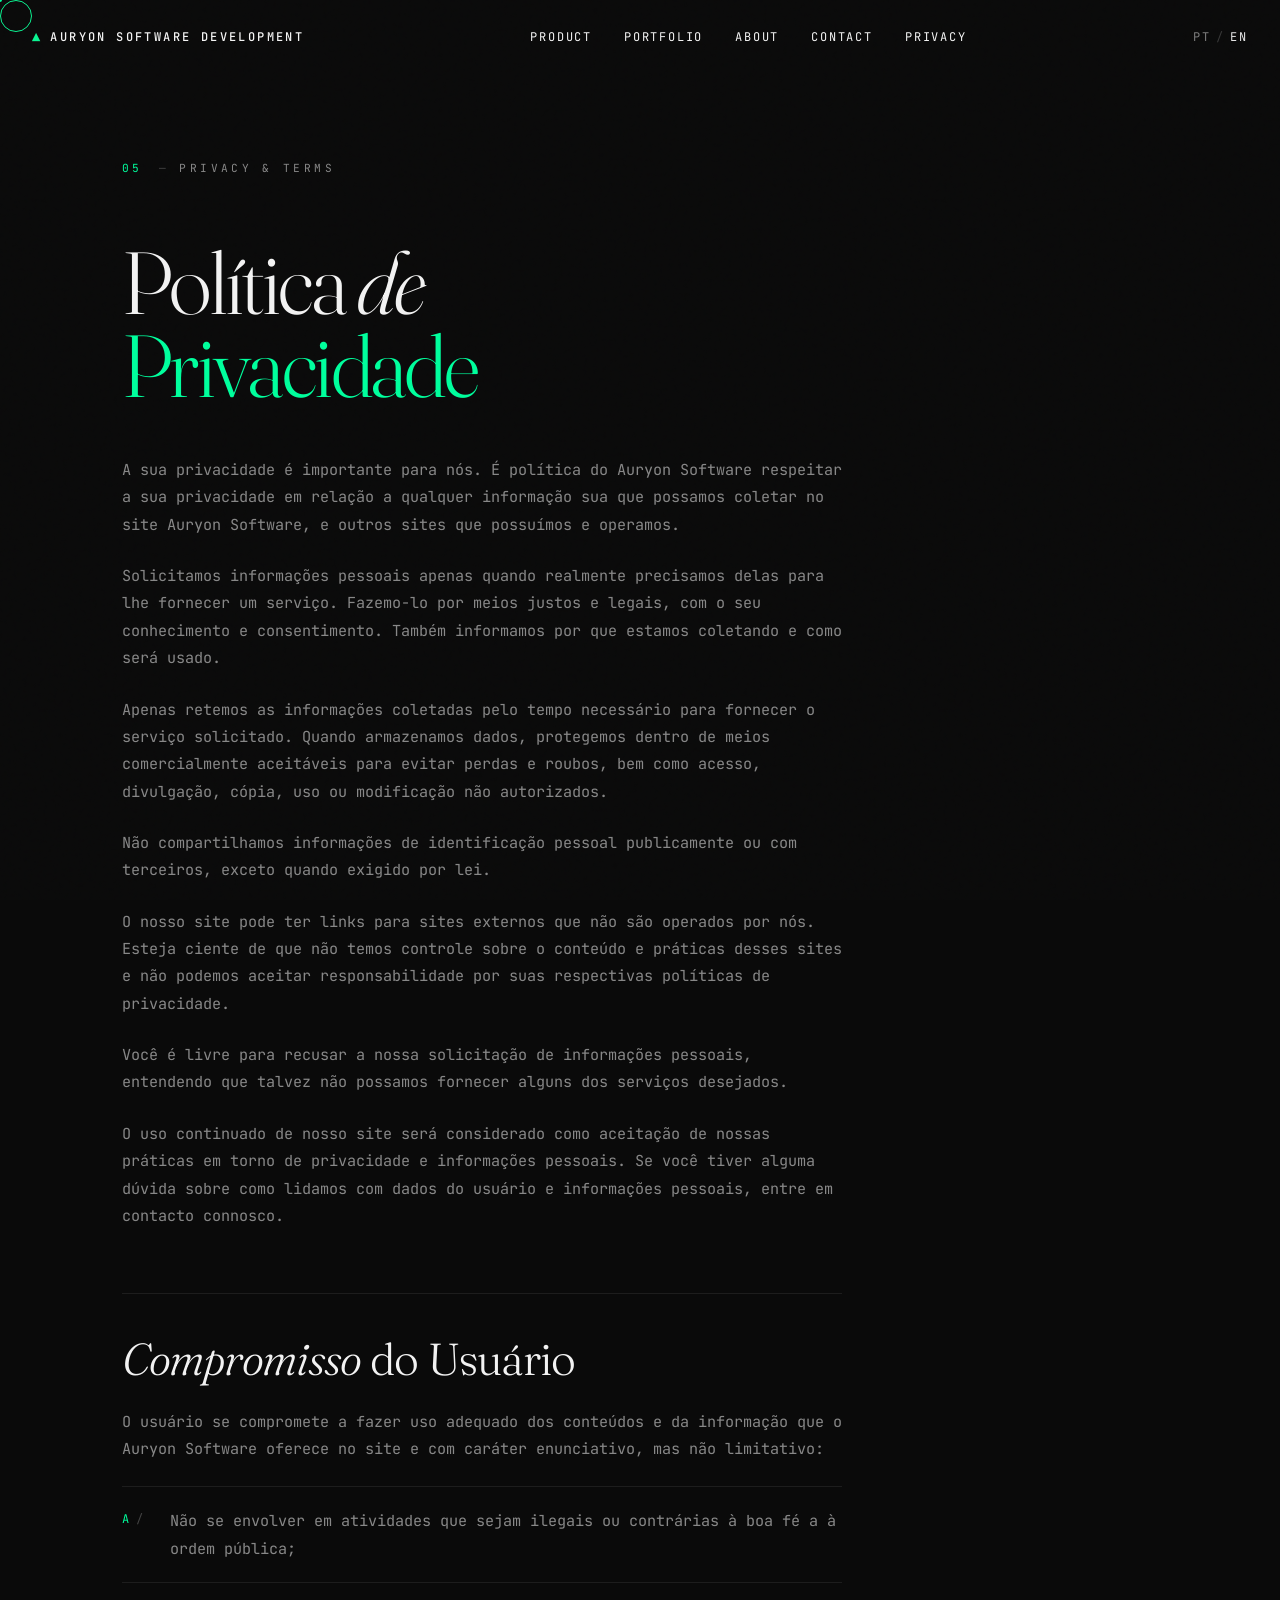
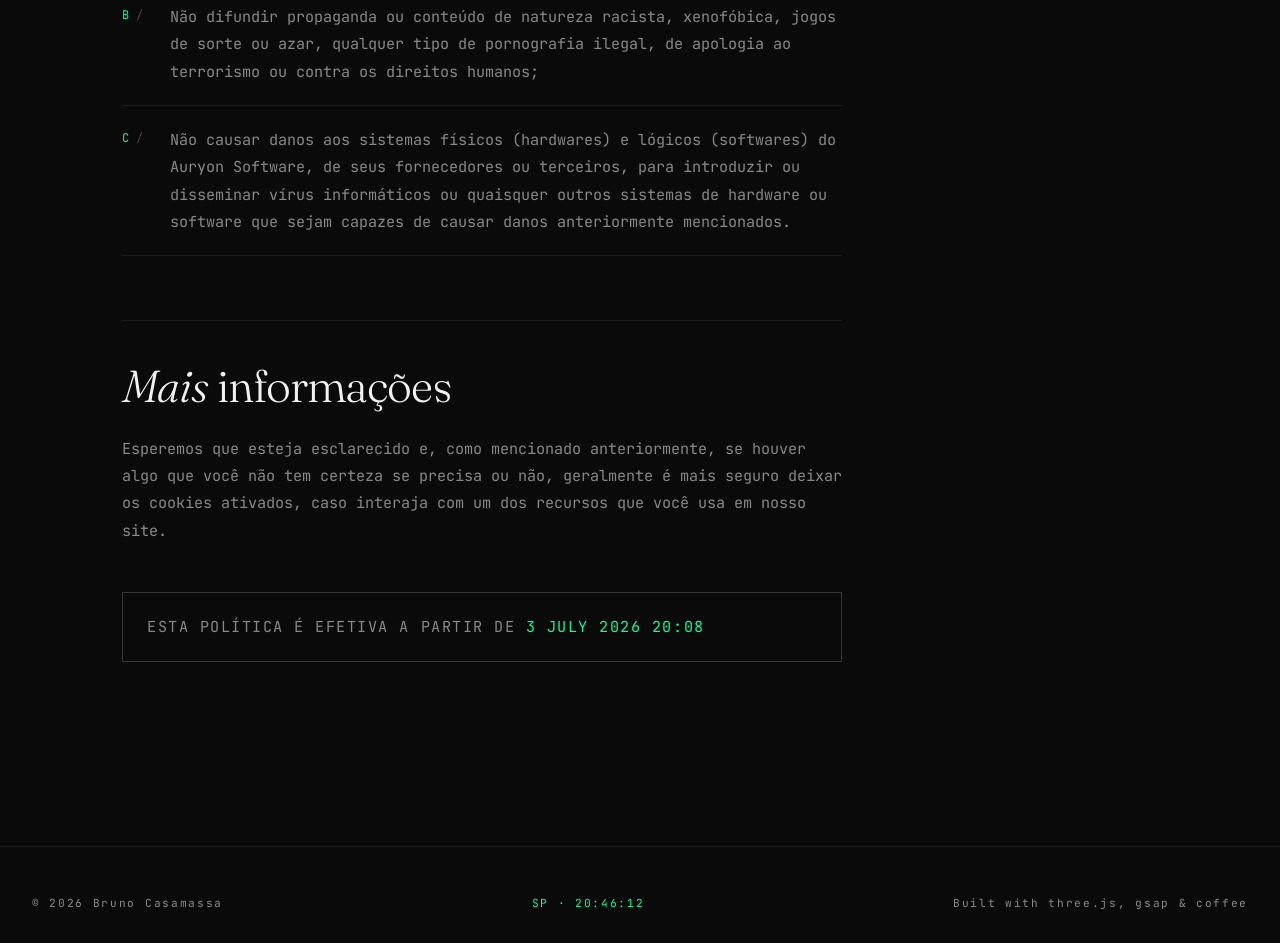
==== privacy.html @ 5950e7a8 "Adding Privacy page" ====
<!DOCTYPE html>
<html lang="pt-BR" data-lang="pt">
<head>
  <meta charset="UTF-8" />
  <meta name="viewport" content="width=device-width, initial-scale=1.0" />
  <title>Política de Privacidade & Termos — Auryon Software</title>
  <meta name="description" content="Política de privacidade e termos de uso do Auryon Software." />

  <!-- Fonts -->
  <link rel="preconnect" href="https://fonts.googleapis.com" />
  <link rel="preconnect" href="https://fonts.gstatic.com" crossorigin />
  <link href="https://fonts.googleapis.com/css2?family=Fraunces:ital,opsz,wght@0,9..144,300..900;1,9..144,300..900&family=JetBrains+Mono:wght@300;400;500;700&display=swap" rel="stylesheet" />

  <link rel="stylesheet" href="css/style.css" />
  <link rel="icon" href="data:image/svg+xml,%3Csvg xmlns='http://www.w3.org/2000/svg' viewBox='0 0 100 100'%3E%3Ctext y='.9em' font-size='90' fill='%2300ff9d'%3E▲%3C/text%3E%3C/svg%3E" />
</head>
<body>
  <!-- Noise overlay -->
  <div class="noise"></div>

  <!-- Custom cursor -->
  <div class="cursor" id="cursor"></div>
  <div class="cursor-dot" id="cursor-dot"></div>

  <!-- Header -->
  <header class="header">
    <a href="index.html" class="logo" data-cursor="link">
      <span class="logo-mark">▲</span>
      <span class="logo-text">AURYON SOFTWARE DEVELOPMENT</span>
    </a>
    <nav class="nav">
      <a href="index.html#product" data-cursor="link" data-i18n="nav.product">Product</a>
      <a href="index.html#portfolio" data-cursor="link" data-i18n="nav.portfolio">Portfolio</a>
      <a href="index.html#about" data-cursor="link" data-i18n="nav.about">About</a>
      <a href="index.html#contact" data-cursor="link" data-i18n="nav.contact">Contact</a>
      <a href="privacy.html" data-cursor="link" data-i18n="nav.privacy">Privacy</a>
    </nav>
    <div class="header-controls">
      <button class="lang-toggle" id="lang-toggle" data-cursor="link">
        <span class="lang-pt active">PT</span>
        <span class="lang-sep">/</span>
        <span class="lang-en">EN</span>
      </button>
    </div>
  </header>

  <main>
    <section class="legal" id="privacy">
      <div class="section-head">
        <span class="section-num">05</span>
        <span class="section-label" data-i18n="legal.label">PRIVACIDADE &amp; TERMOS</span>
      </div>

      <h1 class="section-title legal-title">
        <span class="line"><span class="word">Política</span> <span class="word hero-italic">de</span></span>
        <span class="line"><span class="word hero-accent">Privacidade</span></span>
      </h1>

      <div class="legal-body">
        <p>A sua privacidade é importante para nós. É política do Auryon Software respeitar a sua privacidade em relação a qualquer informação sua que possamos coletar no site Auryon Software, e outros sites que possuímos e operamos.</p>

        <p>Solicitamos informações pessoais apenas quando realmente precisamos delas para lhe fornecer um serviço. Fazemo-lo por meios justos e legais, com o seu conhecimento e consentimento. Também informamos por que estamos coletando e como será usado.</p>

        <p>Apenas retemos as informações coletadas pelo tempo necessário para fornecer o serviço solicitado. Quando armazenamos dados, protegemos dentro de meios comercialmente aceitáveis para evitar perdas e roubos, bem como acesso, divulgação, cópia, uso ou modificação não autorizados.</p>

        <p>Não compartilhamos informações de identificação pessoal publicamente ou com terceiros, exceto quando exigido por lei.</p>

        <p>O nosso site pode ter links para sites externos que não são operados por nós. Esteja ciente de que não temos controle sobre o conteúdo e práticas desses sites e não podemos aceitar responsabilidade por suas respectivas políticas de privacidade.</p>

        <p>Você é livre para recusar a nossa solicitação de informações pessoais, entendendo que talvez não possamos fornecer alguns dos serviços desejados.</p>

        <p>O uso continuado de nosso site será considerado como aceitação de nossas práticas em torno de privacidade e informações pessoais. Se você tiver alguma dúvida sobre como lidamos com dados do usuário e informações pessoais, entre em contacto connosco.</p>

        <h2 class="legal-subtitle"><span class="hero-italic">Compromisso</span> do Usuário</h2>

        <p>O usuário se compromete a fazer uso adequado dos conteúdos e da informação que o Auryon Software oferece no site e com caráter enunciativo, mas não limitativo:</p>

        <ul class="legal-list">
          <li><span class="legal-list-mark">A</span>Não se envolver em atividades que sejam ilegais ou contrárias à boa fé a à ordem pública;</li>
          <li><span class="legal-list-mark">B</span>Não difundir propaganda ou conteúdo de natureza racista, xenofóbica, jogos de sorte ou azar, qualquer tipo de pornografia ilegal, de apologia ao terrorismo ou contra os direitos humanos;</li>
          <li><span class="legal-list-mark">C</span>Não causar danos aos sistemas físicos (hardwares) e lógicos (softwares) do Auryon Software, de seus fornecedores ou terceiros, para introduzir ou disseminar vírus informáticos ou quaisquer outros sistemas de hardware ou software que sejam capazes de causar danos anteriormente mencionados.</li>
        </ul>

        <h2 class="legal-subtitle"><span class="hero-italic">Mais</span> informações</h2>

        <p>Esperemos que esteja esclarecido e, como mencionado anteriormente, se houver algo que você não tem certeza se precisa ou não, geralmente é mais seguro deixar os cookies ativados, caso interaja com um dos recursos que você usa em nosso site.</p>

        <p class="legal-effective">Esta política é efetiva a partir de <span class="hero-accent">3 July 2026 20:08</span></p>
      </div>
    </section>

    <footer class="footer">
      <div class="footer-row">
        <span>© 2026 Bruno Casamassa</span>
        <span class="footer-time" id="footer-time">SP · 00:00</span>
        <span data-i18n="footer.built">Built with three.js, gsap &amp; coffee</span>
      </div>
    </footer>
  </main>

  <!-- App -->
  <script src="js/i18n.js"></script>
  <script src="js/main.js"></script>
</body>
</html>
---- css/style.css ----
/* ==========================================================================
   Bruno Casamassa — stylesheet
   Aesthetic: minimal editorial + tech dark · neon green accent
   ========================================================================== */

:root {
  --bg: #0a0a0a;
  --bg-2: #111111;
  --fg: #f2f2f2;
  --fg-dim: #888888;
  --fg-faint: #444444;
  --accent: #00ff9d;
  --accent-2: #ff2d55;
  --border: rgba(255, 255, 255, 0.08);
  --border-strong: rgba(255, 255, 255, 0.18);

  --font-display: 'Fraunces', 'Times New Roman', serif;
  --font-mono: 'JetBrains Mono', 'SF Mono', monospace;

  --ease: cubic-bezier(0.6, 0.05, 0.1, 1);
  --ease-out: cubic-bezier(0.16, 1, 0.3, 1);
  --dur: 0.8s;

  --gutter: 2.5vw;
}

* { box-sizing: border-box; margin: 0; padding: 0; }

html { scroll-behavior: smooth; }

body {
  font-family: var(--font-mono);
  background: var(--bg);
  color: var(--fg);
  line-height: 1.5;
  overflow-x: hidden;
  font-weight: 400;
  -webkit-font-smoothing: antialiased;
  cursor: none;
}

@media (max-width: 900px) {
  body { cursor: auto; }
  .cursor, .cursor-dot { display: none !important; }
}

a { color: inherit; text-decoration: none; }
button { background: none; border: none; color: inherit; font: inherit; cursor: none; }

img, svg { display: block; max-width: 100%; }

/* ==========================================================================
   WebGL canvas + noise
   ========================================================================== */
#bg-canvas {
  position: fixed;
  inset: 0;
  width: 100vw;
  height: 100vh;
  z-index: 0;
  opacity: 0.6;
  pointer-events: none;
}

.noise {
  position: fixed;
  inset: 0;
  z-index: 1;
  pointer-events: none;
  opacity: 0.04;
  mix-blend-mode: overlay;
  background-image: url("data:image/svg+xml,%3Csvg viewBox='0 0 200 200' xmlns='http://www.w3.org/2000/svg'%3E%3Cfilter id='n'%3E%3CfeTurbulence type='fractalNoise' baseFrequency='0.9' numOctaves='3' stitchTiles='stitch'/%3E%3C/filter%3E%3Crect width='100%25' height='100%25' filter='url(%23n)'/%3E%3C/svg%3E");
}

/* ==========================================================================
   Cursor
   ========================================================================== */
.cursor {
  position: fixed;
  top: 0; left: 0;
  width: 32px; height: 32px;
  border: 1px solid var(--accent);
  border-radius: 50%;
  pointer-events: none;
  z-index: 9999;
  transform: translate(-50%, -50%);
  transition: width 0.3s var(--ease-out), height 0.3s var(--ease-out), background 0.3s;
  mix-blend-mode: difference;
}
.cursor.hover {
  width: 60px; height: 60px;
  background: var(--accent);
  opacity: 0.4;
}
.cursor.media {
  width: 80px; height: 80px;
  background: var(--accent);
  opacity: 0.15;
}
.cursor-dot {
  position: fixed;
  top: 0; left: 0;
  width: 4px; height: 4px;
  background: var(--accent);
  border-radius: 50%;
  pointer-events: none;
  z-index: 10000;
  transform: translate(-50%, -50%);
}

/* ==========================================================================
   Loader
   ========================================================================== */
.loader {
  position: fixed;
  inset: 0;
  background: var(--bg);
  z-index: 10001;
  display: flex;
  align-items: center;
  justify-content: center;
  transition: opacity 0.8s var(--ease-out), visibility 0.8s;
}
.loader.done {
  opacity: 0;
  visibility: hidden;
}
.loader-inner {
  text-align: center;
}
.loader-count {
  font-family: var(--font-display);
  font-size: 18vw;
  line-height: 0.85;
  font-weight: 300;
  font-style: italic;
  color: var(--fg);
  letter-spacing: -0.05em;
}
.loader-text {
  font-family: var(--font-mono);
  font-size: 0.7rem;
  letter-spacing: 0.3em;
  color: var(--fg-dim);
  margin-top: 1rem;
}

/* ==========================================================================
   Header
   ========================================================================== */
.header {
  position: fixed;
  top: 0; left: 0; right: 0;
  z-index: 100;
  display: flex;
  align-items: center;
  justify-content: space-between;
  padding: 1.5rem var(--gutter);
  mix-blend-mode: difference;
  color: #fff;
}
.logo {
  display: flex;
  align-items: center;
  gap: 0.5rem;
  font-family: var(--font-mono);
  font-size: 0.75rem;
  letter-spacing: 0.2em;
  font-weight: 500;
}
.logo-mark {
  color: var(--accent);
  font-size: 0.85rem;
  animation: pulse 2s ease-in-out infinite;
}
@keyframes pulse {
  0%, 100% { opacity: 1; }
  50% { opacity: 0.3; }
}
.nav {
  display: flex;
  gap: 2rem;
  font-family: var(--font-mono);
  font-size: 0.75rem;
  letter-spacing: 0.15em;
  text-transform: uppercase;
}
.nav a {
  position: relative;
  padding: 0.25rem 0;
}
.nav a::before {
  content: '';
  position: absolute;
  left: -1rem; top: 50%;
  width: 4px; height: 4px;
  border-radius: 50%;
  background: var(--accent);
  transform: translateY(-50%) scale(0);
  transition: transform 0.3s var(--ease-out);
}
.nav a:hover::before { transform: translateY(-50%) scale(1); }
@media (max-width: 780px) {
  .nav { display: none; }
}
.header-controls {
  display: flex;
  align-items: center;
  gap: 1rem;
}
.lang-toggle {
  font-family: var(--font-mono);
  font-size: 0.75rem;
  letter-spacing: 0.15em;
  display: flex;
  gap: 0.35rem;
  align-items: center;
}
.lang-toggle .lang-pt, .lang-toggle .lang-en {
  color: var(--fg-dim);
  transition: color 0.3s;
}
.lang-toggle .active { color: var(--fg); }
.lang-sep { color: var(--fg-faint); }

/* ==========================================================================
   Sections — shared
   ========================================================================== */
main {
  position: relative;
  z-index: 2;
}
section {
  padding: 10rem var(--gutter) 6rem;
  position: relative;
  min-height: 100vh;
}

.section-head {
  display: flex;
  align-items: baseline;
  gap: 1rem;
  font-family: var(--font-mono);
  font-size: 0.7rem;
  letter-spacing: 0.3em;
  color: var(--fg-dim);
  margin-bottom: 4rem;
  text-transform: uppercase;
}
.section-num {
  color: var(--accent);
}
.section-label::before {
  content: '— ';
  color: var(--fg-faint);
}

.section-title {
  font-family: var(--font-display);
  font-weight: 300;
  font-size: clamp(3rem, 8vw, 7rem);
  line-height: 0.95;
  letter-spacing: -0.03em;
  margin-bottom: 3rem;
}
.section-title .line {
  display: block;
  overflow: hidden;
}
.section-title .word {
  display: inline-block;
}

.hero-italic {
  font-style: italic;
  font-weight: 300;
}
.hero-accent {
  color: var(--accent);
}

/* ==========================================================================
   HERO
   ========================================================================== */
.hero {
  padding-top: 8rem;
  display: flex;
  align-items: center;
}
.hero-grid {
  width: 100%;
  display: grid;
  grid-template-columns: 1fr;
  gap: 2rem;
}
.hero-meta {
  display: flex;
  justify-content: space-between;
  font-family: var(--font-mono);
  font-size: 0.7rem;
  letter-spacing: 0.2em;
  color: var(--fg-dim);
  border-top: 1px solid var(--border);
  padding-top: 1rem;
}
.hero-meta-line:first-child { color: var(--accent); }
.hero-title {
  font-family: var(--font-display);
  font-weight: 300;
  font-size: clamp(3.5rem, 13vw, 12rem);
  line-height: 0.88;
  letter-spacing: -0.04em;
}
.hero-title .line { display: block; overflow: hidden; }
.hero-title .word { display: inline-block; }
.hero-sub {
  max-width: 560px;
  font-size: 0.95rem;
  line-height: 1.6;
  color: var(--fg-dim);
  margin-top: 2rem;
}
.hero-cta {
  display: flex;
  gap: 1rem;
  margin-top: 2rem;
  flex-wrap: wrap;
}
.btn {
  font-family: var(--font-mono);
  font-size: 0.75rem;
  letter-spacing: 0.2em;
  text-transform: uppercase;
  padding: 1rem 1.75rem;
  border: 1px solid var(--border-strong);
  display: inline-flex;
  align-items: center;
  gap: 0.75rem;
  transition: all 0.4s var(--ease-out);
  position: relative;
  overflow: hidden;
}
.btn::before {
  content: '';
  position: absolute;
  inset: 0;
  background: var(--accent);
  transform: translateY(101%);
  transition: transform 0.4s var(--ease-out);
  z-index: -1;
}
.btn:hover::before { transform: translateY(0); }
.btn:hover { color: var(--bg); border-color: var(--accent); }
.btn-primary {
  background: var(--fg);
  color: var(--bg);
  border-color: var(--fg);
}
.btn-primary::before { background: var(--accent); }

.hero-ticker {
  overflow: hidden;
  border-top: 1px solid var(--border);
  border-bottom: 1px solid var(--border);
  padding: 1rem 0;
  margin-top: 4rem;
  font-family: var(--font-display);
  font-style: italic;
  font-size: 1.25rem;
  color: var(--fg-dim);
  white-space: nowrap;
}
.ticker-track {
  display: inline-block;
  animation: ticker 40s linear infinite;
}
.ticker-track span {
  margin: 0 1.5rem;
}
.ticker-track span:nth-child(even) {
  color: var(--accent);
  font-style: normal;
  font-size: 0.5rem;
  vertical-align: middle;
}
@keyframes ticker {
  from { transform: translateX(0); }
  to { transform: translateX(-50%); }
}

/* ==========================================================================
   PRODUCT
   ========================================================================== */
.product-intro {
  margin-bottom: 5rem;
}
.product-tag {
  max-width: 640px;
  font-size: 1rem;
  line-height: 1.7;
  color: var(--fg-dim);
}

.product-showcase {
  display: grid;
  grid-template-columns: 420px 1fr;
  gap: 5rem;
  align-items: start;
}
@media (max-width: 900px) {
  .product-showcase { grid-template-columns: 1fr; gap: 3rem; }
}

/* Phone mockup */
.phone-wrap {
  position: relative;
  position: sticky;
  top: 8rem;
}
.phone {
  position: relative;
  width: 100%;
  aspect-ratio: 9 / 19;
  background: #000;
  border-radius: 42px;
  padding: 12px;
  border: 1px solid var(--border-strong);
  box-shadow:
    0 0 0 2px #1a1a1a,
    0 50px 80px -20px rgba(0, 255, 157, 0.15),
    0 30px 60px -30px rgba(0, 0, 0, 0.8);
  z-index: 2;
  transform: rotate(-3deg);
  transition: transform 0.6s var(--ease-out);
}
.phone:hover { transform: rotate(0deg) scale(1.02); }
.phone-notch {
  position: absolute;
  top: 18px; left: 50%;
  transform: translateX(-50%);
  width: 90px; height: 22px;
  background: #000;
  border-radius: 20px;
  z-index: 3;
}
.phone-screen {
  width: 100%;
  height: 100%;
  background: linear-gradient(180deg, #0d0d0d 0%, #050505 100%);
  border-radius: 32px;
  overflow: hidden;
  padding: 3rem 1.25rem 1.25rem;
  display: flex;
  flex-direction: column;
  gap: 1.25rem;
}
.phone-status {
  display: flex;
  justify-content: space-between;
  font-family: var(--font-mono);
  font-size: 0.65rem;
  color: var(--fg-dim);
  letter-spacing: 0.1em;
}
.phone-header {
  text-align: left;
}
.phone-title {
  font-family: var(--font-display);
  font-size: 1.4rem;
  font-weight: 400;
  letter-spacing: -0.02em;
}
.phone-sub {
  font-family: var(--font-mono);
  font-size: 0.65rem;
  color: var(--accent);
  letter-spacing: 0.15em;
  text-transform: uppercase;
  margin-top: 0.25rem;
}
.phone-timer {
  position: relative;
  margin: 0.5rem auto;
  width: 150px;
  height: 150px;
}
.timer-svg {
  width: 100%; height: 100%;
  transform: rotate(-90deg);
}
.timer-bg {
  fill: none;
  stroke: rgba(255, 255, 255, 0.06);
  stroke-width: 6;
}
.timer-fg {
  fill: none;
  stroke: var(--accent);
  stroke-width: 6;
  stroke-linecap: round;
  stroke-dasharray: 553;
  stroke-dashoffset: 120;
  filter: drop-shadow(0 0 8px var(--accent));
  transition: stroke-dashoffset 1s linear;
}
.timer-text {
  position: absolute;
  inset: 0;
  display: flex;
  flex-direction: column;
  align-items: center;
  justify-content: center;
}
.timer-num {
  font-family: var(--font-display);
  font-size: 1.75rem;
  font-weight: 300;
  letter-spacing: -0.02em;
}
.timer-label {
  font-family: var(--font-mono);
  font-size: 0.55rem;
  letter-spacing: 0.2em;
  color: var(--fg-dim);
  text-transform: uppercase;
  margin-top: 0.15rem;
}
.phone-apps {
  display: flex;
  flex-direction: column;
  gap: 0.5rem;
  margin-top: auto;
}
.phone-app {
  display: flex;
  align-items: center;
  gap: 0.6rem;
  font-family: var(--font-mono);
  font-size: 0.7rem;
  padding: 0.6rem 0.75rem;
  border: 1px solid var(--border);
  border-radius: 10px;
  background: rgba(255, 255, 255, 0.02);
}
.phone-app .dot {
  width: 6px; height: 6px; border-radius: 50%;
  background: var(--fg-faint);
}
.phone-app.blocked .dot { background: var(--accent-2); box-shadow: 0 0 6px var(--accent-2); }
.phone-app.allowed .dot { background: var(--accent); box-shadow: 0 0 6px var(--accent); }
.phone-app .status {
  margin-left: auto;
  font-size: 0.55rem;
  letter-spacing: 0.15em;
  color: var(--fg-dim);
}
.phone-app.blocked .status { color: var(--accent-2); }
.phone-app.allowed .status { color: var(--accent); }

.phone-glow {
  position: absolute;
  inset: -40px;
  background: radial-gradient(circle, rgba(0, 255, 157, 0.15) 0%, transparent 70%);
  z-index: 1;
  filter: blur(40px);
  animation: glowPulse 4s ease-in-out infinite;
}
@keyframes glowPulse {
  0%, 100% { opacity: 0.6; transform: scale(1); }
  50% { opacity: 1; transform: scale(1.1); }
}

/* Features */
.features {
  display: grid;
  grid-template-columns: 1fr 1fr;
  gap: 2.5rem 2rem;
}
@media (max-width: 600px) {
  .features { grid-template-columns: 1fr; }
}
.feature {
  border-top: 1px solid var(--border);
  padding-top: 1.5rem;
  transition: border-color 0.4s;
}
.feature:hover { border-top-color: var(--accent); }
.feature-num {
  font-family: var(--font-mono);
  font-size: 0.65rem;
  letter-spacing: 0.3em;
  color: var(--accent);
  margin-bottom: 0.75rem;
}
.feature-title {
  font-family: var(--font-display);
  font-weight: 400;
  font-size: 1.5rem;
  letter-spacing: -0.01em;
  margin-bottom: 0.75rem;
}
.feature-desc {
  font-size: 0.85rem;
  line-height: 1.6;
  color: var(--fg-dim);
}

/* Tech strip */
.tech-strip {
  margin-top: 6rem;
  border-top: 1px solid var(--border);
  padding-top: 2rem;
}
.tech-strip-head {
  font-family: var(--font-mono);
  font-size: 0.65rem;
  letter-spacing: 0.3em;
  color: var(--fg-dim);
  margin-bottom: 1.25rem;
}
.tech-strip-items {
  display: flex;
  flex-wrap: wrap;
  gap: 0.5rem;
}
.tech-chip {
  font-family: var(--font-mono);
  font-size: 0.7rem;
  letter-spacing: 0.1em;
  padding: 0.5rem 0.9rem;
  border: 1px solid var(--border-strong);
  border-radius: 20px;
  color: var(--fg-dim);
  transition: all 0.3s;
}
.tech-chip:hover {
  color: var(--accent);
  border-color: var(--accent);
  background: rgba(0, 255, 157, 0.05);
}

/* ==========================================================================
   PORTFOLIO
   ========================================================================== */
.portfolio-title { margin-bottom: 5rem; }
.projects {
  border-top: 1px solid var(--border);
}
.project {
  display: grid;
  grid-template-columns: 60px 1fr auto 40px;
  gap: 2rem;
  align-items: center;
  padding: 2rem 0;
  border-bottom: 1px solid var(--border);
  transition: all 0.5s var(--ease-out);
  position: relative;
  overflow: hidden;
}
.project::before {
  content: '';
  position: absolute;
  inset: 0;
  background: linear-gradient(90deg, transparent, rgba(0, 255, 157, 0.03), transparent);
  transform: translateX(-100%);
  transition: transform 0.6s var(--ease-out);
}
.project:hover::before { transform: translateX(100%); }
.project:hover {
  padding-left: 1.5rem;
  border-bottom-color: var(--accent);
}
.project:hover .project-name { color: var(--accent); }
.project:hover .project-arrow { transform: translateX(8px); color: var(--accent); }

.project-index {
  font-family: var(--font-mono);
  font-size: 0.7rem;
  letter-spacing: 0.2em;
  color: var(--fg-faint);
}
.project-name {
  font-family: var(--font-display);
  font-size: clamp(1.5rem, 3.5vw, 2.5rem);
  font-weight: 400;
  letter-spacing: -0.01em;
  margin-bottom: 0.25rem;
  transition: color 0.4s;
}
.project-role {
  font-family: var(--font-mono);
  font-size: 0.75rem;
  color: var(--fg-dim);
  letter-spacing: 0.05em;
}
.project-year {
  font-family: var(--font-mono);
  font-size: 0.8rem;
  color: var(--fg-dim);
}
.project-arrow {
  font-size: 1.5rem;
  color: var(--fg-faint);
  transition: all 0.4s var(--ease-out);
}
@media (max-width: 700px) {
  .project { grid-template-columns: 40px 1fr auto; padding: 1.5rem 0; }
  .project-arrow { display: none; }
}

/* ==========================================================================
   ABOUT
   ========================================================================== */
.about-grid {
  display: grid;
  grid-template-columns: 1.3fr 1fr;
  gap: 5rem;
}
@media (max-width: 900px) {
  .about-grid { grid-template-columns: 1fr; gap: 3rem; }
}
.about-text p {
  max-width: 540px;
  font-size: 1rem;
  line-height: 1.7;
  color: var(--fg-dim);
  margin-top: 1.5rem;
}
.about-side {
  display: flex;
  flex-direction: column;
  gap: 2.5rem;
  padding-top: 1rem;
}
.about-block {
  border-top: 1px solid var(--border);
  padding-top: 1.25rem;
}
.about-block-head {
  font-family: var(--font-mono);
  font-size: 0.65rem;
  letter-spacing: 0.3em;
  color: var(--accent);
  margin-bottom: 1rem;
}
.about-block ul {
  list-style: none;
}
.about-block li {
  font-family: var(--font-mono);
  font-size: 0.85rem;
  padding: 0.35rem 0;
  display: flex;
  justify-content: space-between;
  color: var(--fg);
}
.about-block li span {
  color: var(--fg-dim);
}

/* ==========================================================================
   CONTACT
   ========================================================================== */
.contact-title {
  font-family: var(--font-display);
  font-weight: 300;
  font-size: clamp(3rem, 9vw, 8rem);
  line-height: 0.92;
  letter-spacing: -0.04em;
  margin-bottom: 5rem;
}
.contact-title .line { display: block; overflow: hidden; }
.contact-title .word { display: inline-block; }

.contact-grid {
  display: grid;
  grid-template-columns: 1fr 1fr;
  gap: 0;
  border-top: 1px solid var(--border);
}
@media (max-width: 700px) {
  .contact-grid { grid-template-columns: 1fr; }
}
.contact-link {
  display: flex;
  justify-content: space-between;
  align-items: center;
  padding: 2rem 1.5rem;
  border-bottom: 1px solid var(--border);
  font-family: var(--font-mono);
  letter-spacing: 0.05em;
  transition: all 0.4s;
  position: relative;
}
.contact-link:nth-child(odd) { border-right: 1px solid var(--border); }
@media (max-width: 700px) {
  .contact-link:nth-child(odd) { border-right: none; }
}
.contact-link:hover {
  background: rgba(0, 255, 157, 0.03);
  padding-left: 2.5rem;
}
.contact-link:hover .contact-val { color: var(--accent); }
.contact-key {
  font-size: 0.7rem;
  color: var(--fg-dim);
  letter-spacing: 0.25em;
  text-transform: uppercase;
}
.contact-val {
  font-size: 1rem;
  transition: color 0.3s;
}

/* ==========================================================================
   Footer
   ========================================================================== */
.footer {
  padding: 3rem var(--gutter) 2rem;
  border-top: 1px solid var(--border);
  margin-top: 6rem;
}
.footer-row {
  display: flex;
  justify-content: space-between;
  font-family: var(--font-mono);
  font-size: 0.7rem;
  letter-spacing: 0.15em;
  color: var(--fg-dim);
  flex-wrap: wrap;
  gap: 1rem;
}
.footer-time { color: var(--accent); }

/* ==========================================================================
   Reveal animations
   ========================================================================== */
[data-reveal] {
  opacity: 0;
  transform: translateY(30px);
  transition: opacity 0.8s var(--ease-out), transform 0.8s var(--ease-out);
}
[data-reveal].visible {
  opacity: 1;
  transform: translateY(0);
}

/* ==========================================================================
   Selection + scrollbar
   ========================================================================== */
::selection {
  background: var(--accent);
  color: var(--bg);
}
::-webkit-scrollbar { width: 10px; }
::-webkit-scrollbar-track { background: var(--bg); }
::-webkit-scrollbar-thumb { background: var(--fg-faint); border-radius: 10px; }
::-webkit-scrollbar-thumb:hover { background: var(--accent); }

/* ==========================================================================
   Glitch on hero title
   ========================================================================== */
@keyframes glitch-1 {
  0%, 100% { clip-path: inset(40% 0 60% 0); transform: translate(0); }
  20% { clip-path: inset(10% 0 80% 0); transform: translate(-2px, 1px); }
  40% { clip-path: inset(80% 0 5% 0); transform: translate(2px, -1px); }
  60% { clip-path: inset(30% 0 50% 0); transform: translate(-1px, 2px); }
  80% { clip-path: inset(60% 0 20% 0); transform: translate(1px, -2px); }
}
.hero-title .word:hover {
  animation: glitch-1 0.4s steps(3) 1;
  color: var(--accent);
}

/* ==========================================================================
   Legal — privacy policy & terms page
   ========================================================================== */
.legal {
  position: relative;
  z-index: 2;
  padding: 10rem var(--gutter) 4rem;
  max-width: 1100px;
  margin: 0 auto;
}
.legal-title {
  font-size: clamp(2.6rem, 7vw, 5.5rem);
}
.legal-body {
  max-width: 720px;
}
.legal-body p {
  font-size: 0.95rem;
  line-height: 1.8;
  color: var(--fg-dim);
  margin-bottom: 1.5rem;
}
.legal-subtitle {
  font-family: var(--font-display);
  font-weight: 300;
  font-size: clamp(1.8rem, 4vw, 2.8rem);
  letter-spacing: -0.02em;
  line-height: 1.1;
  margin: 4rem 0 1.5rem;
  padding-top: 2.5rem;
  border-top: 1px solid var(--border);
}
.legal-list {
  list-style: none;
  margin: 0 0 1.5rem;
}
.legal-list li {
  position: relative;
  padding: 1.25rem 0 1.25rem 3rem;
  font-size: 0.95rem;
  line-height: 1.8;
  color: var(--fg-dim);
  border-top: 1px solid var(--border);
}
.legal-list li:last-child {
  border-bottom: 1px solid var(--border);
}
.legal-list-mark {
  position: absolute;
  left: 0;
  top: 1.35rem;
  font-family: var(--font-mono);
  font-size: 0.75rem;
  letter-spacing: 0.15em;
  color: var(--accent);
}
.legal-list-mark::after {
  content: '/';
  color: var(--fg-faint);
  margin-left: 0.35rem;
}
.legal-effective {
  margin-top: 3rem;
  padding: 1.25rem 1.5rem;
  border: 1px solid var(--border-strong);
  font-family: var(--font-mono);
  font-size: 0.75rem;
  letter-spacing: 0.1em;
  text-transform: uppercase;
  color: var(--fg);
}
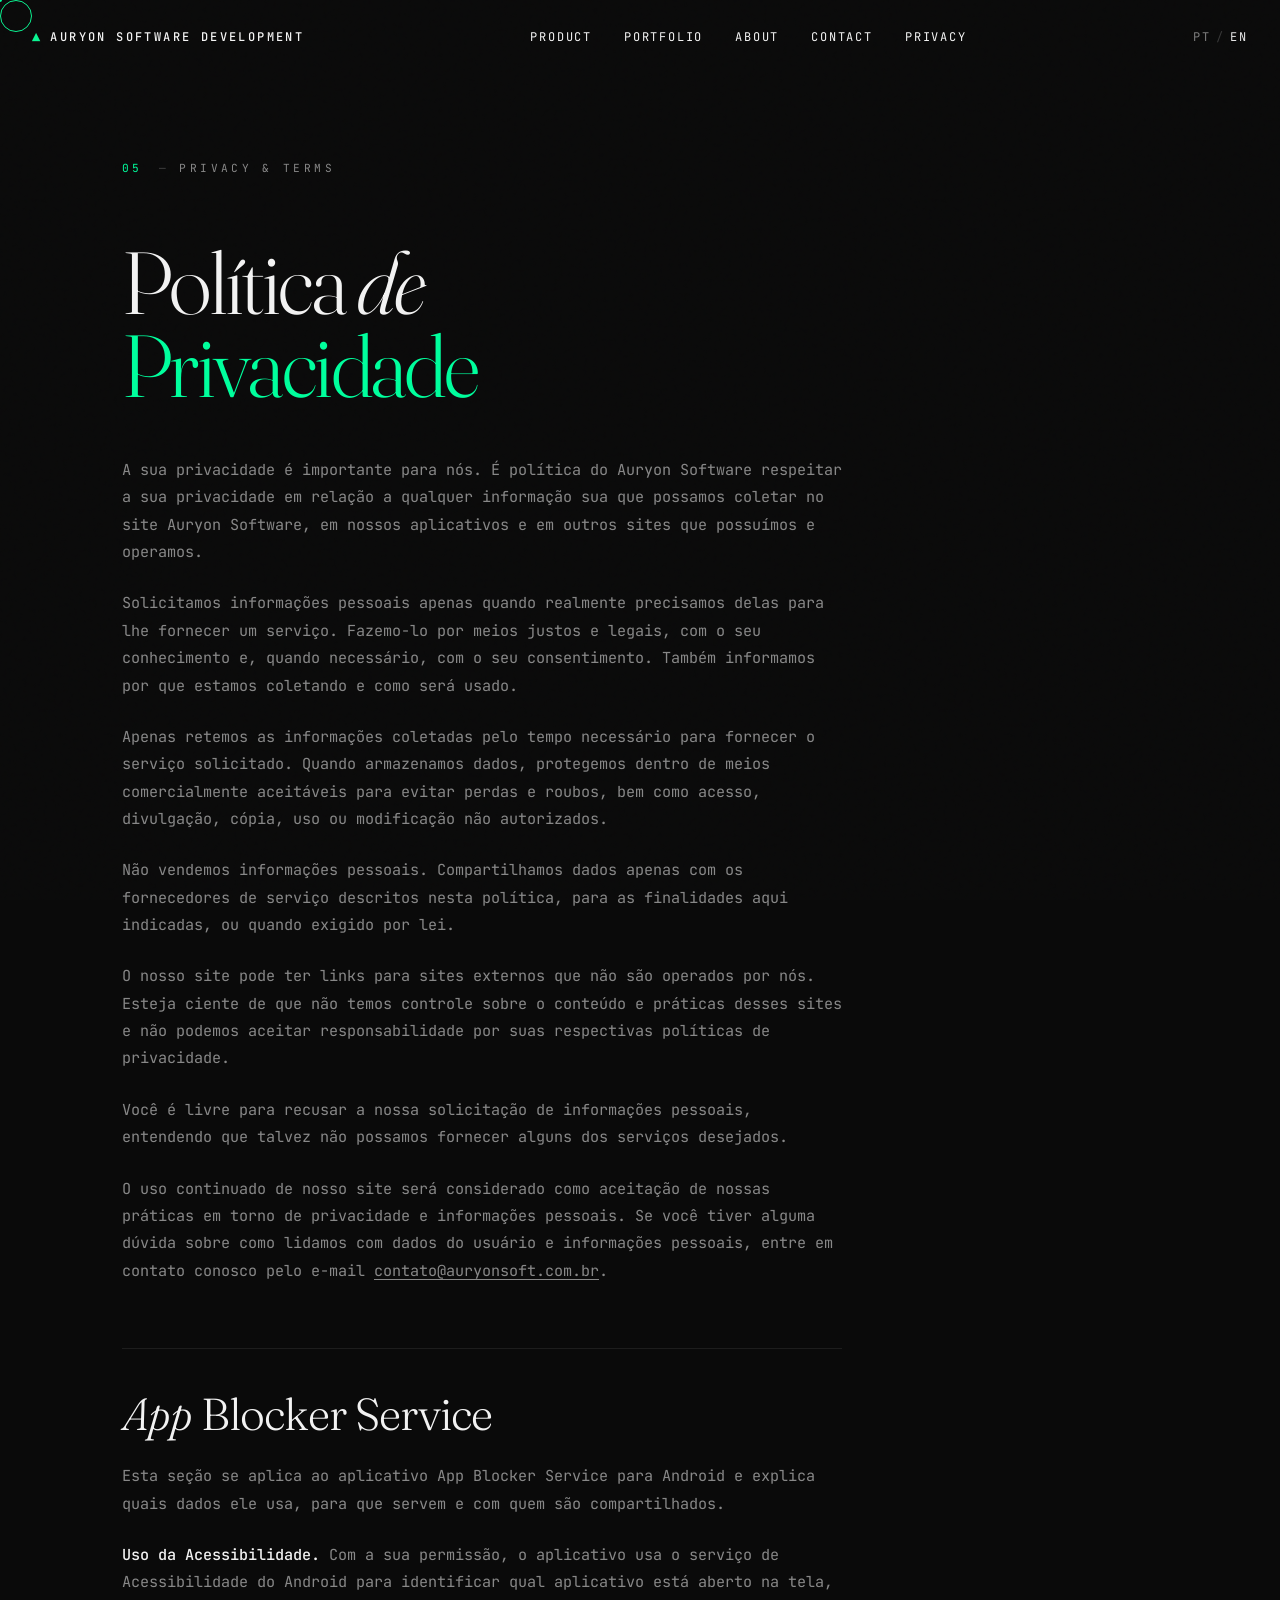
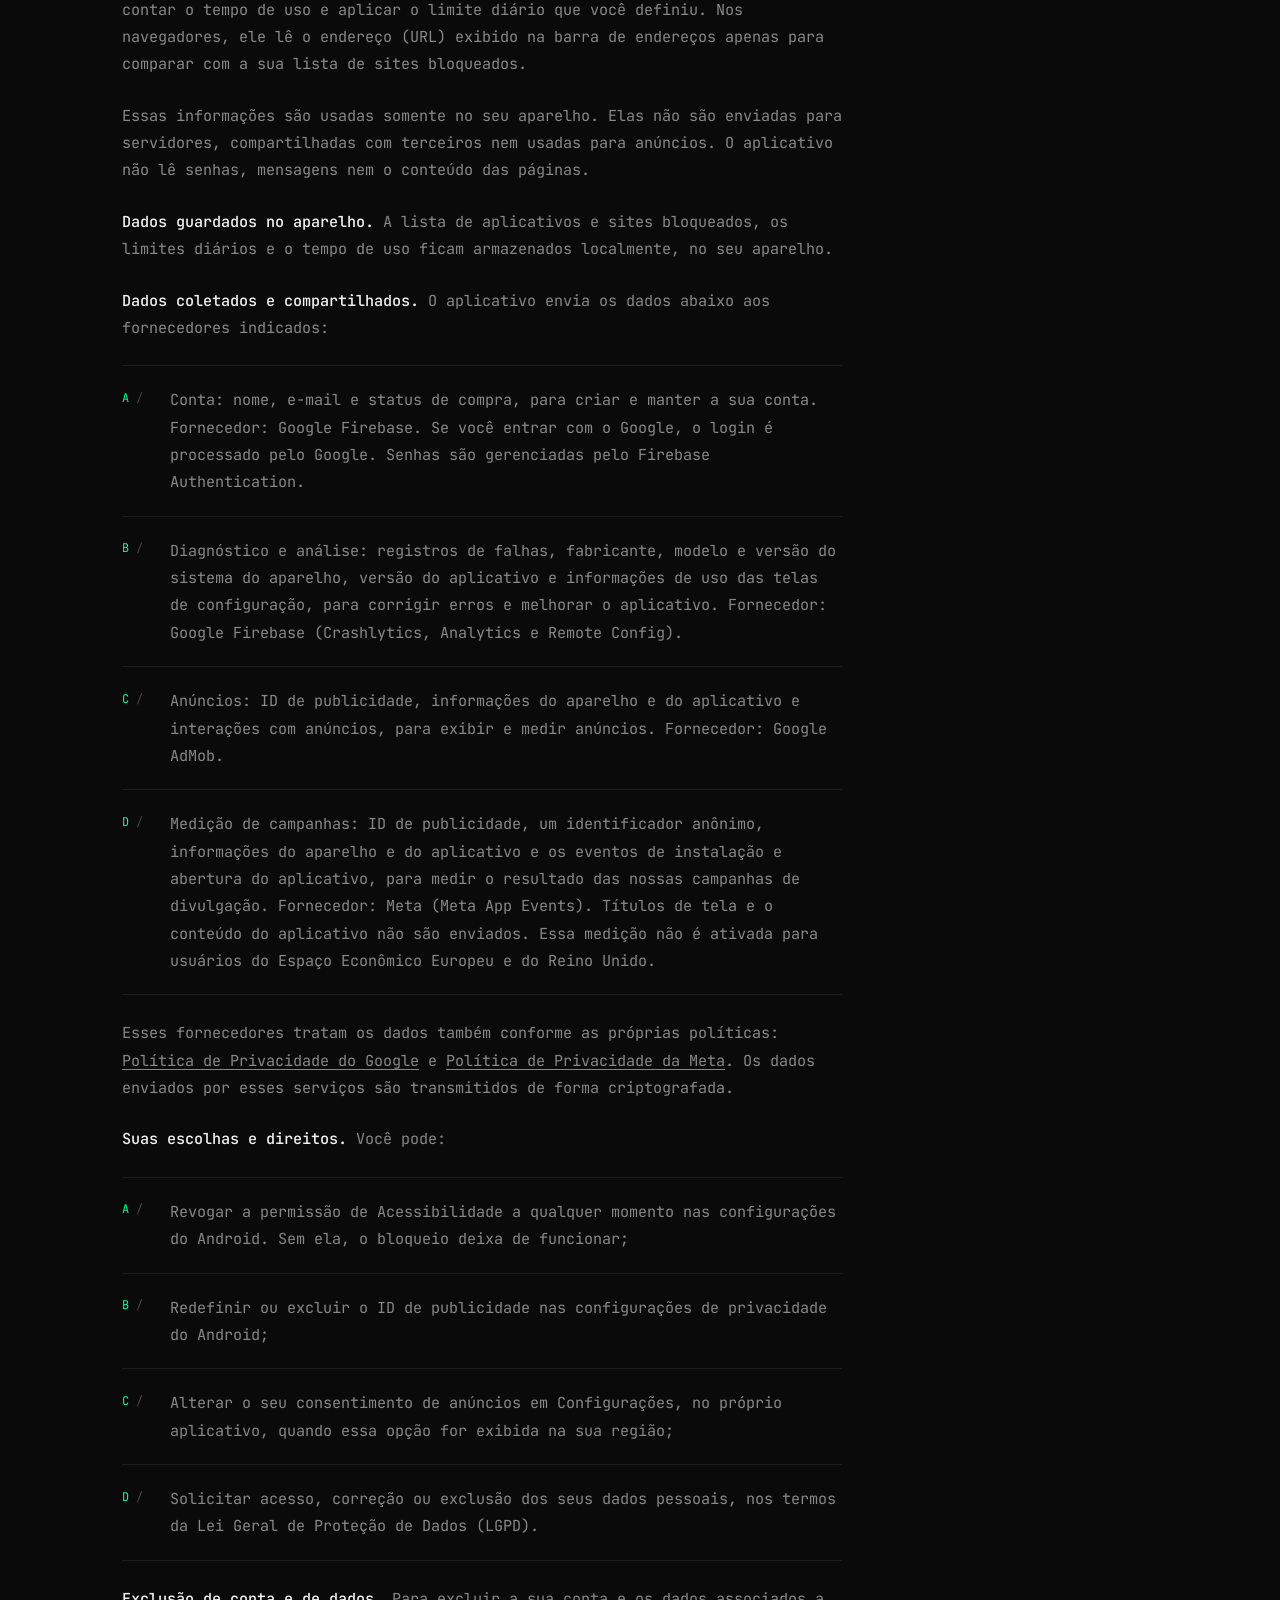
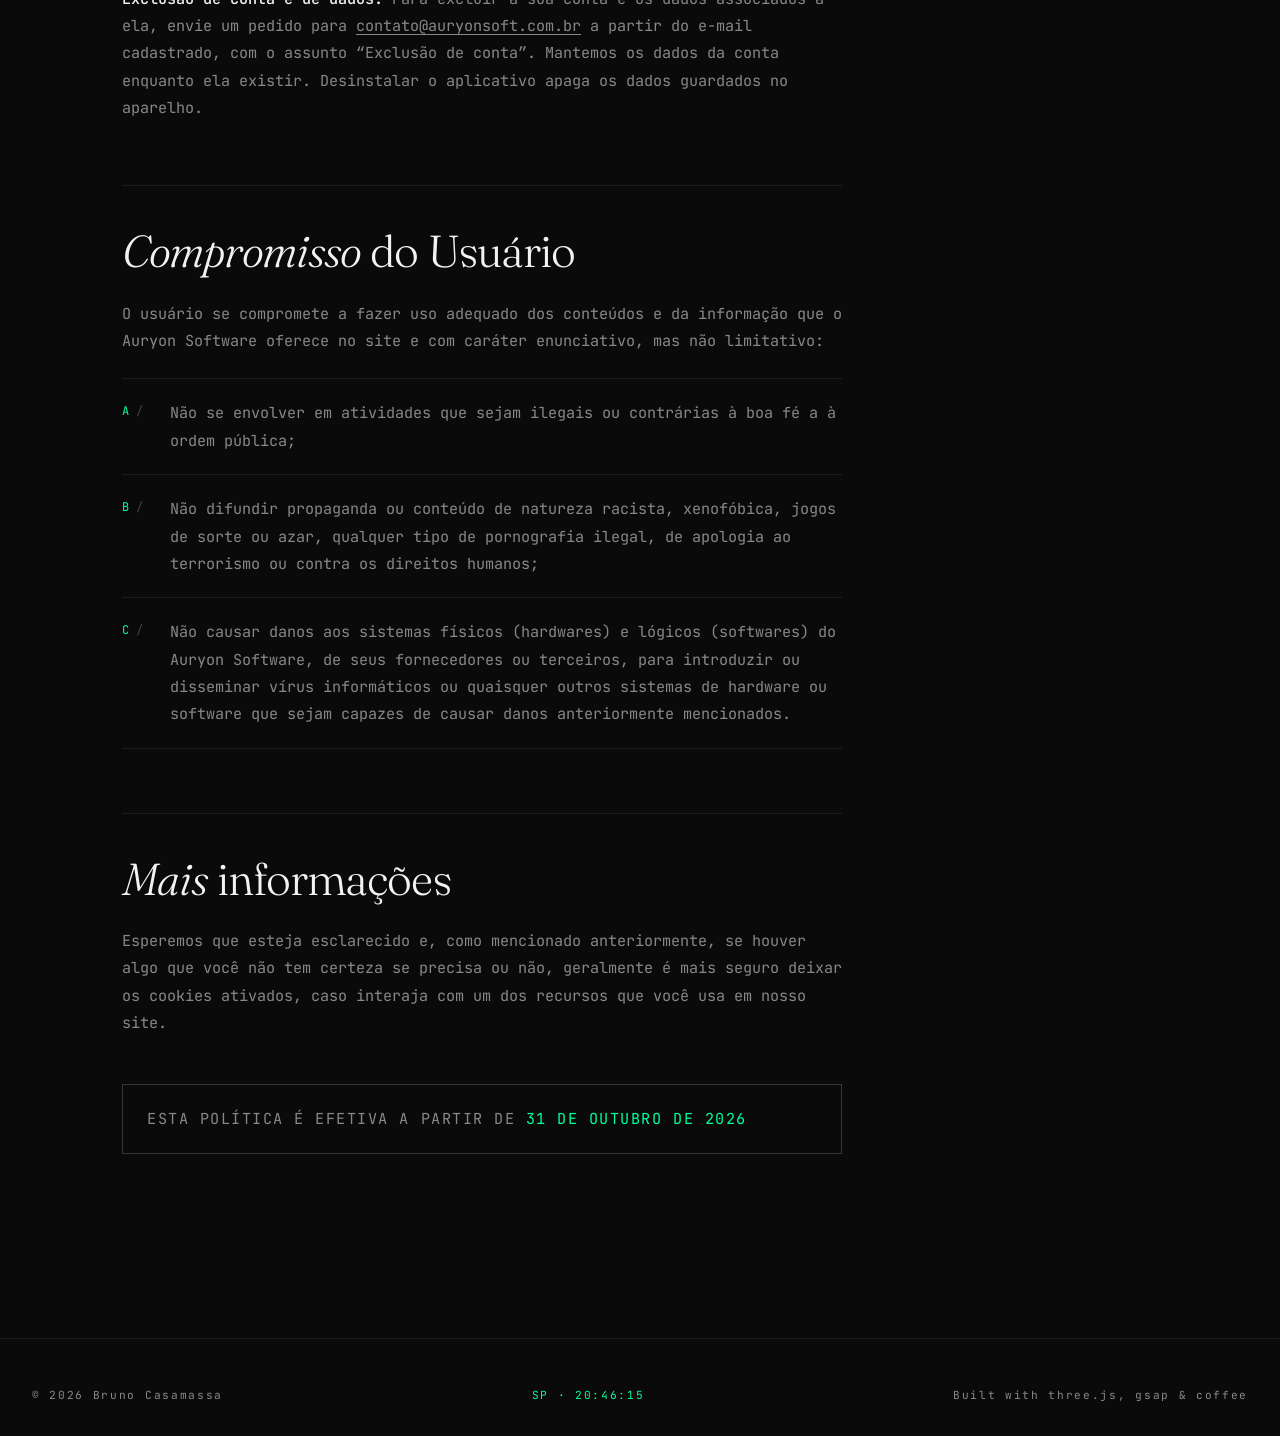
==== commit b8fd4d7a: "alteraçao privacy.html" ====
--- a/privacy.html
+++ b/privacy.html
@@ -57,19 +57,51 @@
       </h1>
 
       <div class="legal-body">
-        <p>A sua privacidade é importante para nós. É política do Auryon Software respeitar a sua privacidade em relação a qualquer informação sua que possamos coletar no site Auryon Software, e outros sites que possuímos e operamos.</p>
+        <p>A sua privacidade é importante para nós. É política do Auryon Software respeitar a sua privacidade em relação a qualquer informação sua que possamos coletar no site Auryon Software, em nossos aplicativos e em outros sites que possuímos e operamos.</p>
 
-        <p>Solicitamos informações pessoais apenas quando realmente precisamos delas para lhe fornecer um serviço. Fazemo-lo por meios justos e legais, com o seu conhecimento e consentimento. Também informamos por que estamos coletando e como será usado.</p>
+        <p>Solicitamos informações pessoais apenas quando realmente precisamos delas para lhe fornecer um serviço. Fazemo-lo por meios justos e legais, com o seu conhecimento e, quando necessário, com o seu consentimento. Também informamos por que estamos coletando e como será usado.</p>
 
         <p>Apenas retemos as informações coletadas pelo tempo necessário para fornecer o serviço solicitado. Quando armazenamos dados, protegemos dentro de meios comercialmente aceitáveis para evitar perdas e roubos, bem como acesso, divulgação, cópia, uso ou modificação não autorizados.</p>
 
-        <p>Não compartilhamos informações de identificação pessoal publicamente ou com terceiros, exceto quando exigido por lei.</p>
+        <p>Não vendemos informações pessoais. Compartilhamos dados apenas com os fornecedores de serviço descritos nesta política, para as finalidades aqui indicadas, ou quando exigido por lei.</p>
 
         <p>O nosso site pode ter links para sites externos que não são operados por nós. Esteja ciente de que não temos controle sobre o conteúdo e práticas desses sites e não podemos aceitar responsabilidade por suas respectivas políticas de privacidade.</p>
 
         <p>Você é livre para recusar a nossa solicitação de informações pessoais, entendendo que talvez não possamos fornecer alguns dos serviços desejados.</p>
 
-        <p>O uso continuado de nosso site será considerado como aceitação de nossas práticas em torno de privacidade e informações pessoais. Se você tiver alguma dúvida sobre como lidamos com dados do usuário e informações pessoais, entre em contacto connosco.</p>
+        <p>O uso continuado de nosso site será considerado como aceitação de nossas práticas em torno de privacidade e informações pessoais. Se você tiver alguma dúvida sobre como lidamos com dados do usuário e informações pessoais, entre em contato conosco pelo e-mail <a href="mailto:contato@auryonsoft.com.br" data-cursor="link">contato@auryonsoft.com.br</a>.</p>
+
+        <h2 class="legal-subtitle"><span class="hero-italic">App</span> Blocker Service</h2>
+
+        <p>Esta seção se aplica ao aplicativo App Blocker Service para Android e explica quais dados ele usa, para que servem e com quem são compartilhados.</p>
+
+        <p><strong>Uso da Acessibilidade.</strong> Com a sua permissão, o aplicativo usa o serviço de Acessibilidade do Android para identificar qual aplicativo está aberto na tela, contar o tempo de uso e aplicar o limite diário que você definiu. Nos navegadores, ele lê o endereço (URL) exibido na barra de endereços apenas para comparar com a sua lista de sites bloqueados.</p>
+
+        <p>Essas informações são usadas somente no seu aparelho. Elas não são enviadas para servidores, compartilhadas com terceiros nem usadas para anúncios. O aplicativo não lê senhas, mensagens nem o conteúdo das páginas.</p>
+
+        <p><strong>Dados guardados no aparelho.</strong> A lista de aplicativos e sites bloqueados, os limites diários e o tempo de uso ficam armazenados localmente, no seu aparelho.</p>
+
+        <p><strong>Dados coletados e compartilhados.</strong> O aplicativo envia os dados abaixo aos fornecedores indicados:</p>
+
+        <ul class="legal-list">
+          <li><span class="legal-list-mark">A</span>Conta: nome, e-mail e status de compra, para criar e manter a sua conta. Fornecedor: Google Firebase. Se você entrar com o Google, o login é processado pelo Google. Senhas são gerenciadas pelo Firebase Authentication.</li>
+          <li><span class="legal-list-mark">B</span>Diagnóstico e análise: registros de falhas, fabricante, modelo e versão do sistema do aparelho, versão do aplicativo e informações de uso das telas de configuração, para corrigir erros e melhorar o aplicativo. Fornecedor: Google Firebase (Crashlytics, Analytics e Remote Config).</li>
+          <li><span class="legal-list-mark">C</span>Anúncios: ID de publicidade, informações do aparelho e do aplicativo e interações com anúncios, para exibir e medir anúncios. Fornecedor: Google AdMob.</li>
+          <li><span class="legal-list-mark">D</span>Medição de campanhas: ID de publicidade, um identificador anônimo, informações do aparelho e do aplicativo e os eventos de instalação e abertura do aplicativo, para medir o resultado das nossas campanhas de divulgação. Fornecedor: Meta (Meta App Events). Títulos de tela e o conteúdo do aplicativo não são enviados. Essa medição não é ativada para usuários do Espaço Econômico Europeu e do Reino Unido.</li>
+        </ul>
+
+        <p>Esses fornecedores tratam os dados também conforme as próprias políticas: <a href="https://policies.google.com/privacy" target="_blank" rel="noopener" data-cursor="link">Política de Privacidade do Google</a> e <a href="https://www.facebook.com/privacy/policy" target="_blank" rel="noopener" data-cursor="link">Política de Privacidade da Meta</a>. Os dados enviados por esses serviços são transmitidos de forma criptografada.</p>
+
+        <p><strong>Suas escolhas e direitos.</strong> Você pode:</p>
+
+        <ul class="legal-list">
+          <li><span class="legal-list-mark">A</span>Revogar a permissão de Acessibilidade a qualquer momento nas configurações do Android. Sem ela, o bloqueio deixa de funcionar;</li>
+          <li><span class="legal-list-mark">B</span>Redefinir ou excluir o ID de publicidade nas configurações de privacidade do Android;</li>
+          <li><span class="legal-list-mark">C</span>Alterar o seu consentimento de anúncios em Configurações, no próprio aplicativo, quando essa opção for exibida na sua região;</li>
+          <li><span class="legal-list-mark">D</span>Solicitar acesso, correção ou exclusão dos seus dados pessoais, nos termos da Lei Geral de Proteção de Dados (LGPD).</li>
+        </ul>
+
+        <p><strong>Exclusão de conta e de dados.</strong> Para excluir a sua conta e os dados associados a ela, envie um pedido para <a href="mailto:contato@auryonsoft.com.br" data-cursor="link">contato@auryonsoft.com.br</a> a partir do e-mail cadastrado, com o assunto “Exclusão de conta”. Mantemos os dados da conta enquanto ela existir. Desinstalar o aplicativo apaga os dados guardados no aparelho.</p>
 
         <h2 class="legal-subtitle"><span class="hero-italic">Compromisso</span> do Usuário</h2>
 
@@ -85,7 +117,7 @@
 
         <p>Esperemos que esteja esclarecido e, como mencionado anteriormente, se houver algo que você não tem certeza se precisa ou não, geralmente é mais seguro deixar os cookies ativados, caso interaja com um dos recursos que você usa em nosso site.</p>
 
-        <p class="legal-effective">Esta política é efetiva a partir de <span class="hero-accent">3 July 2026 20:08</span></p>
+        <p class="legal-effective">Esta política é efetiva a partir de <span class="hero-accent">31 de outubro de 2026</span></p>
       </div>
     </section>
 
--- a/css/style.css
+++ b/css/style.css
@@ -895,6 +895,14 @@
   color: var(--fg-dim);
   margin-bottom: 1.5rem;
 }
+.legal-body a {
+  text-decoration: underline;
+  text-underline-offset: 3px;
+}
+.legal-body strong {
+  color: var(--fg);
+  font-weight: 500;
+}
 .legal-subtitle {
   font-family: var(--font-display);
   font-weight: 300;
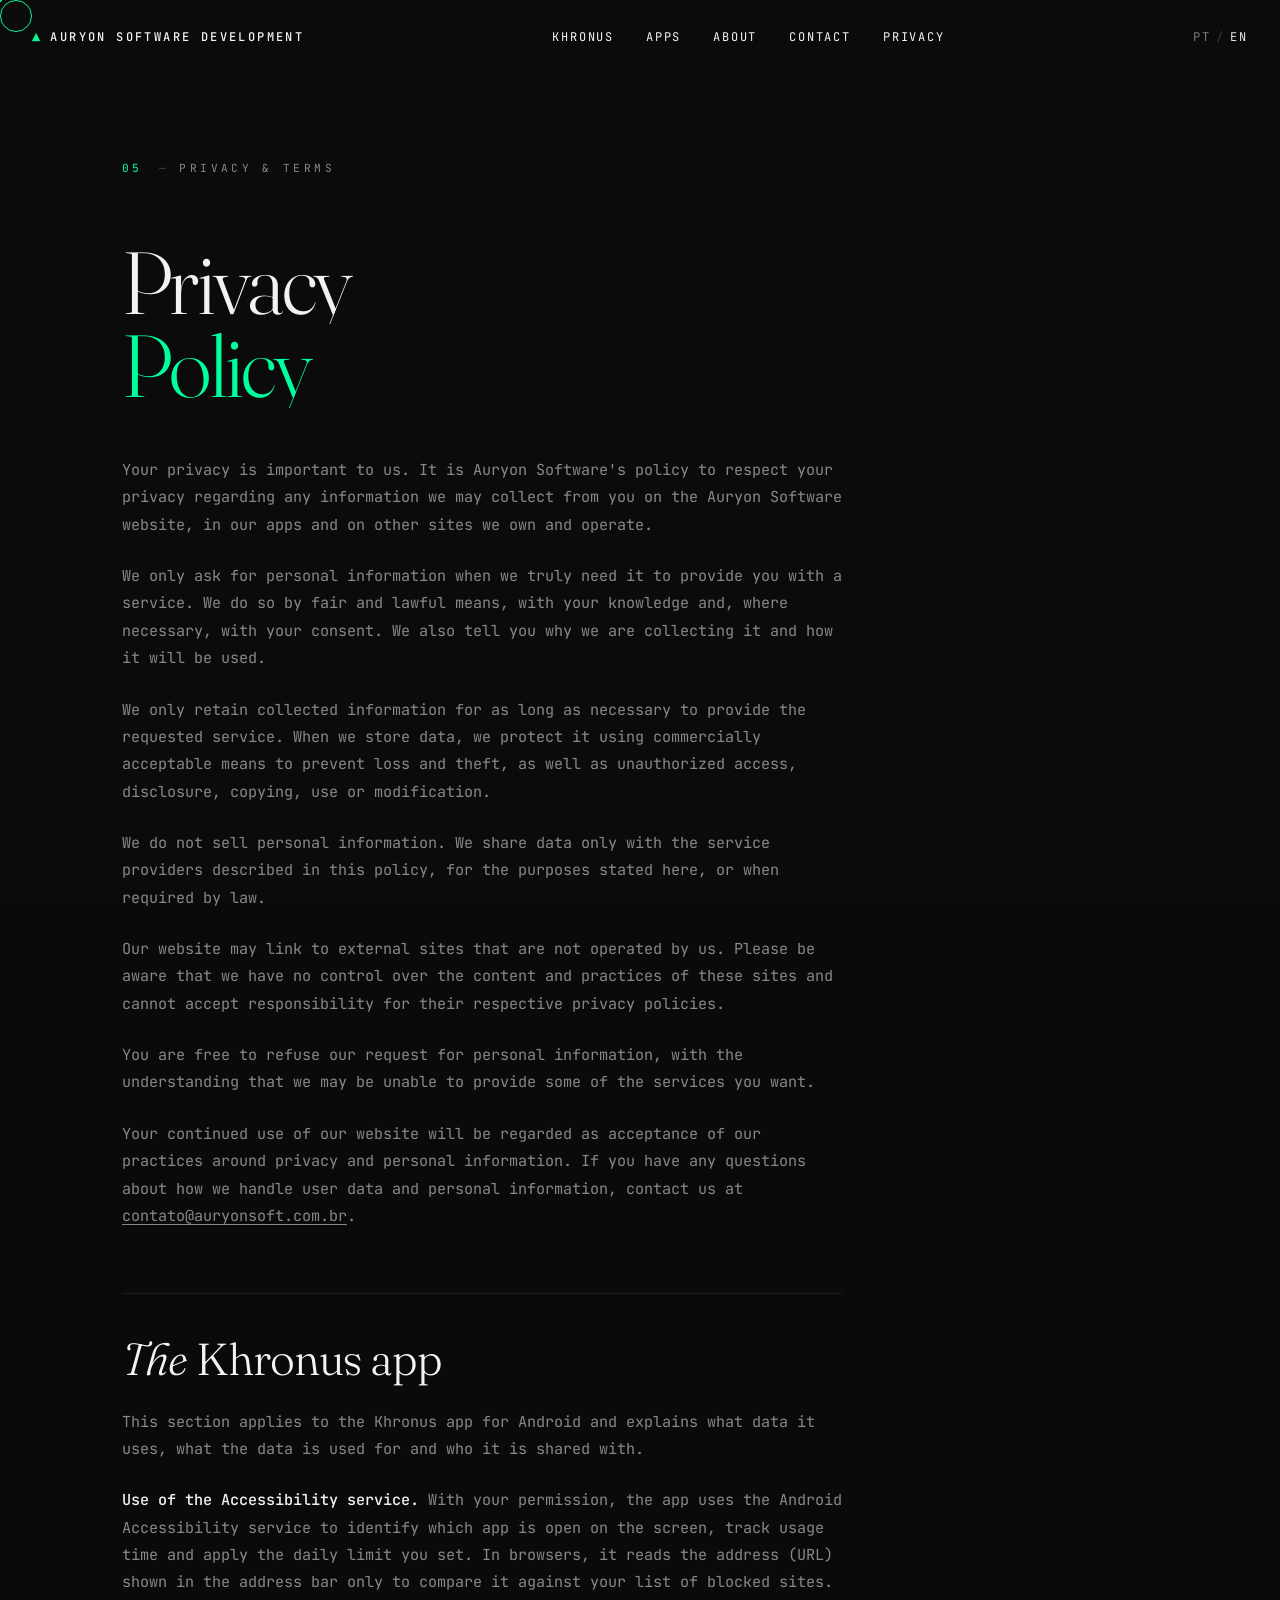
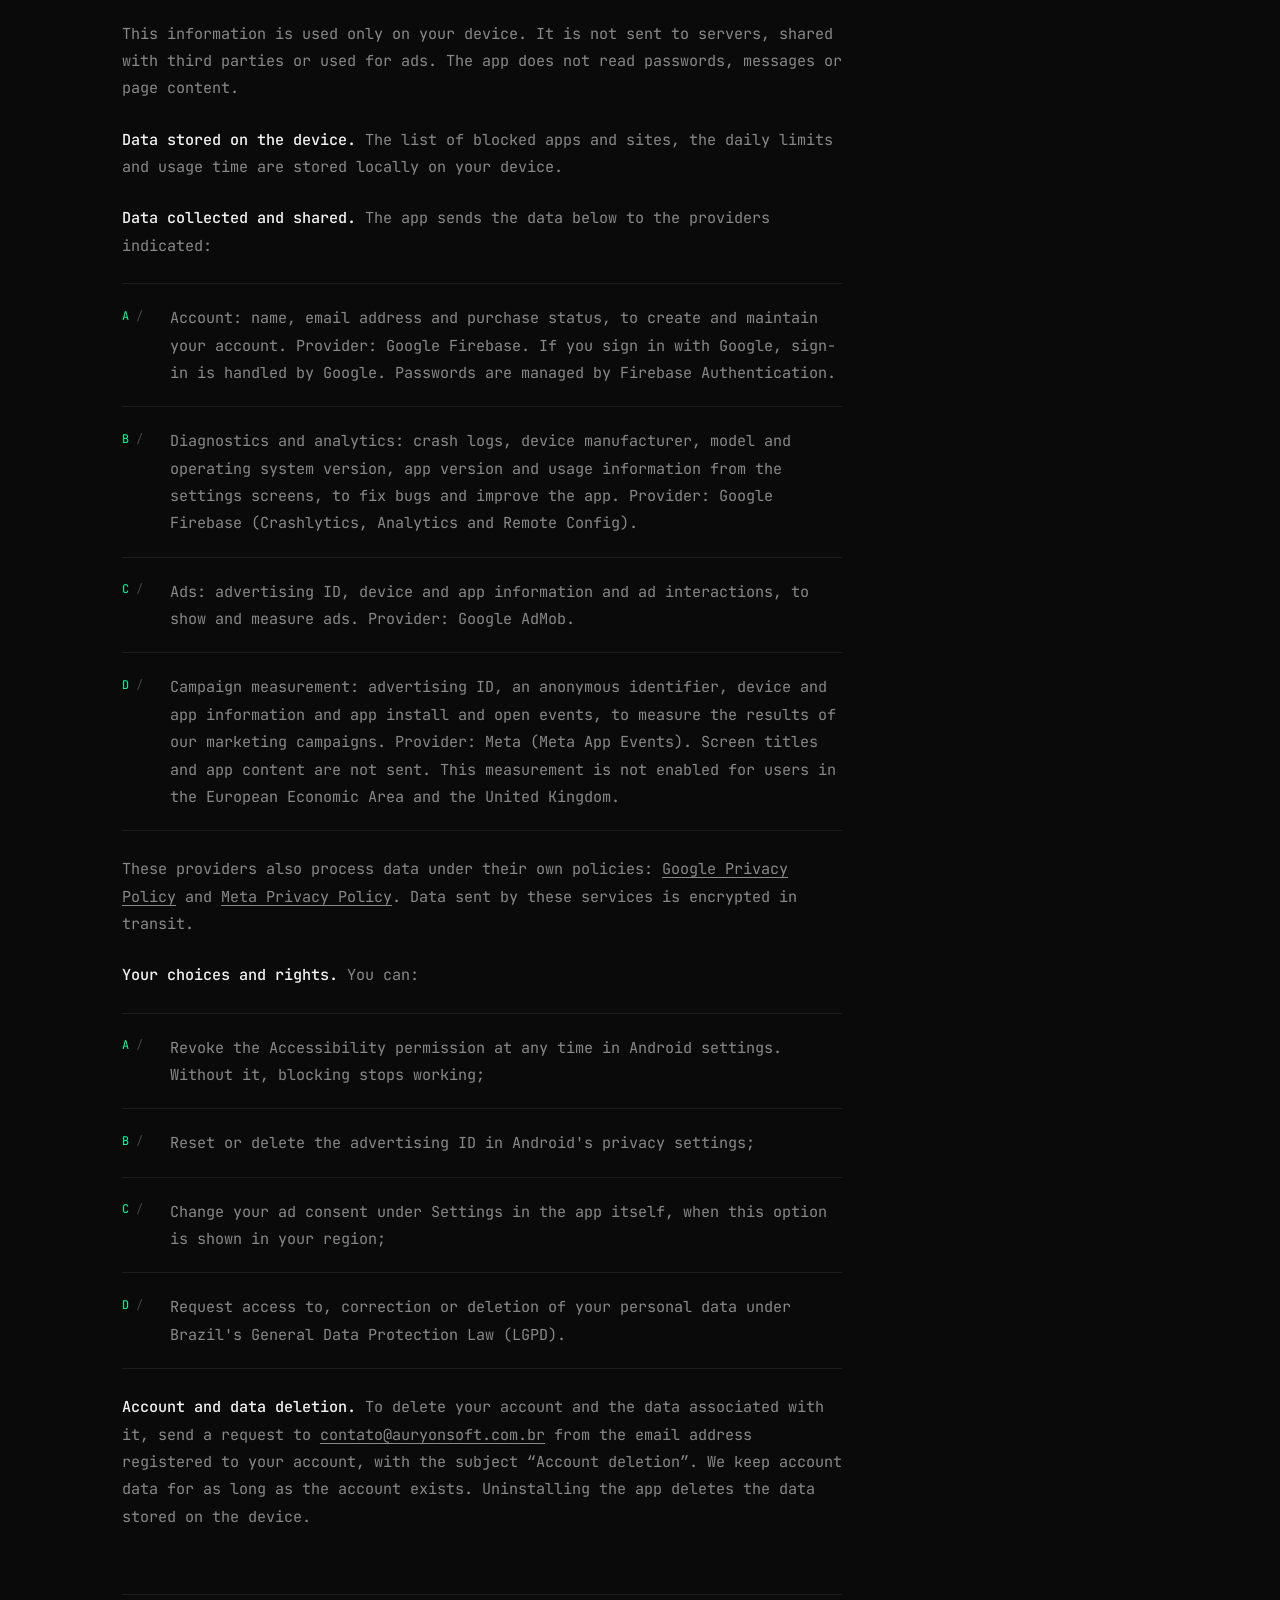
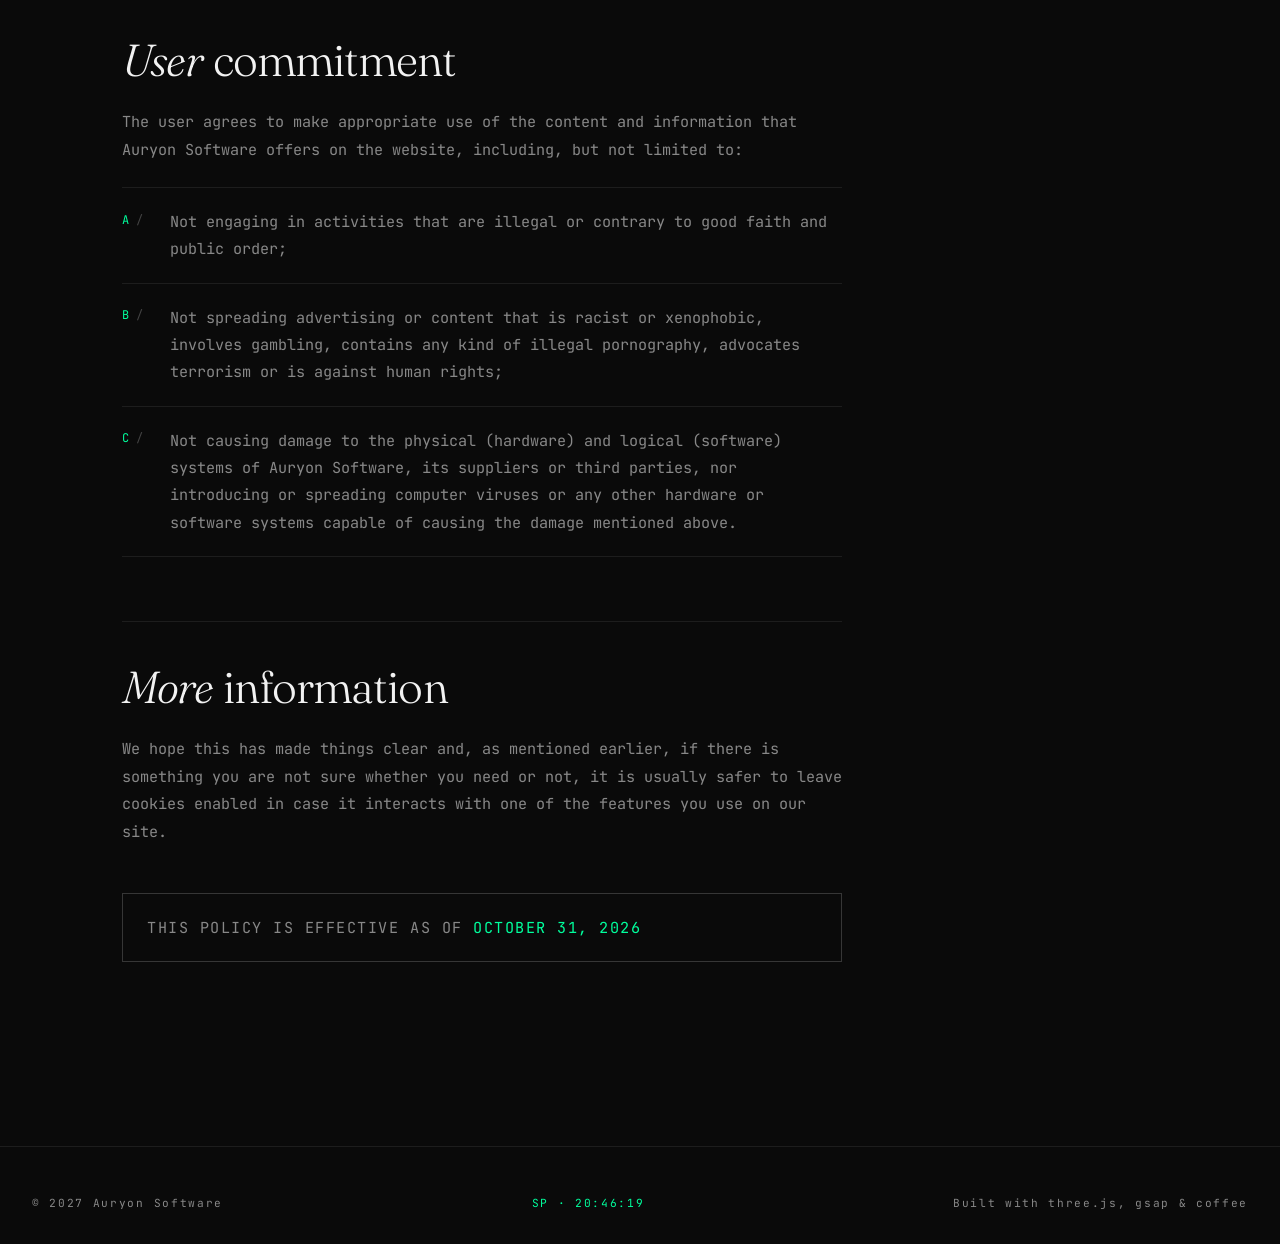
==== commit 6c617998: "feat(i18n): update translations and improve language handling - Updated Portuguese and English trans" ====
--- a/privacy.html
+++ b/privacy.html
@@ -3,7 +3,7 @@
 <head>
   <meta charset="UTF-8" />
   <meta name="viewport" content="width=device-width, initial-scale=1.0" />
-  <title>Política de Privacidade & Termos — Auryon Software</title>
+  <title data-i18n="legal.doctitle">Política de Privacidade & Termos — Auryon Software</title>
   <meta name="description" content="Política de privacidade e termos de uso do Auryon Software." />
 
   <!-- Fonts -->
@@ -13,6 +13,9 @@
 
   <link rel="stylesheet" href="css/style.css" />
   <link rel="icon" href="data:image/svg+xml,%3Csvg xmlns='http://www.w3.org/2000/svg' viewBox='0 0 100 100'%3E%3Ctext y='.9em' font-size='90' fill='%2300ff9d'%3E▲%3C/text%3E%3C/svg%3E" />
+
+  <!-- i18n loads early so the policy renders in the right language from the first paint -->
+  <script src="js/i18n.js"></script>
 </head>
 <body>
   <!-- Noise overlay -->
@@ -29,8 +32,8 @@
       <span class="logo-text">AURYON SOFTWARE DEVELOPMENT</span>
     </a>
     <nav class="nav">
-      <a href="index.html#product" data-cursor="link" data-i18n="nav.product">Product</a>
-      <a href="index.html#portfolio" data-cursor="link" data-i18n="nav.portfolio">Portfolio</a>
+      <a href="index.html#product" data-cursor="link">Khronus</a>
+      <a href="index.html#apps" data-cursor="link">Apps</a>
       <a href="index.html#about" data-cursor="link" data-i18n="nav.about">About</a>
       <a href="index.html#contact" data-cursor="link" data-i18n="nav.contact">Contact</a>
       <a href="privacy.html" data-cursor="link" data-i18n="nav.privacy">Privacy</a>
@@ -51,12 +54,13 @@
         <span class="section-label" data-i18n="legal.label">PRIVACIDADE &amp; TERMOS</span>
       </div>
 
-      <h1 class="section-title legal-title">
+      <!-- Portuguese and English versions: only the active language is shown -->
+      <h1 class="section-title legal-title" data-lang-only="pt">
         <span class="line"><span class="word">Política</span> <span class="word hero-italic">de</span></span>
         <span class="line"><span class="word hero-accent">Privacidade</span></span>
       </h1>
 
-      <div class="legal-body">
+      <div class="legal-body" data-lang-only="pt">
         <p>A sua privacidade é importante para nós. É política do Auryon Software respeitar a sua privacidade em relação a qualquer informação sua que possamos coletar no site Auryon Software, em nossos aplicativos e em outros sites que possuímos e operamos.</p>
 
         <p>Solicitamos informações pessoais apenas quando realmente precisamos delas para lhe fornecer um serviço. Fazemo-lo por meios justos e legais, com o seu conhecimento e, quando necessário, com o seu consentimento. Também informamos por que estamos coletando e como será usado.</p>
@@ -71,9 +75,9 @@
 
         <p>O uso continuado de nosso site será considerado como aceitação de nossas práticas em torno de privacidade e informações pessoais. Se você tiver alguma dúvida sobre como lidamos com dados do usuário e informações pessoais, entre em contato conosco pelo e-mail <a href="mailto:contato@auryonsoft.com.br" data-cursor="link">contato@auryonsoft.com.br</a>.</p>
 
-        <h2 class="legal-subtitle"><span class="hero-italic">App</span> Blocker Service</h2>
-
-        <p>Esta seção se aplica ao aplicativo App Blocker Service para Android e explica quais dados ele usa, para que servem e com quem são compartilhados.</p>
+        <h2 class="legal-subtitle"><span class="hero-italic">Aplicativo</span> Khronus</h2>
+
+        <p>Esta seção se aplica ao aplicativo Khronus para Android e explica quais dados ele usa, para que servem e com quem são compartilhados.</p>
 
         <p><strong>Uso da Acessibilidade.</strong> Com a sua permissão, o aplicativo usa o serviço de Acessibilidade do Android para identificar qual aplicativo está aberto na tela, contar o tempo de uso e aplicar o limite diário que você definiu. Nos navegadores, ele lê o endereço (URL) exibido na barra de endereços apenas para comparar com a sua lista de sites bloqueados.</p>
 
@@ -108,7 +112,7 @@
         <p>O usuário se compromete a fazer uso adequado dos conteúdos e da informação que o Auryon Software oferece no site e com caráter enunciativo, mas não limitativo:</p>
 
         <ul class="legal-list">
-          <li><span class="legal-list-mark">A</span>Não se envolver em atividades que sejam ilegais ou contrárias à boa fé a à ordem pública;</li>
+          <li><span class="legal-list-mark">A</span>Não se envolver em atividades que sejam ilegais ou contrárias à boa fé e à ordem pública;</li>
           <li><span class="legal-list-mark">B</span>Não difundir propaganda ou conteúdo de natureza racista, xenofóbica, jogos de sorte ou azar, qualquer tipo de pornografia ilegal, de apologia ao terrorismo ou contra os direitos humanos;</li>
           <li><span class="legal-list-mark">C</span>Não causar danos aos sistemas físicos (hardwares) e lógicos (softwares) do Auryon Software, de seus fornecedores ou terceiros, para introduzir ou disseminar vírus informáticos ou quaisquer outros sistemas de hardware ou software que sejam capazes de causar danos anteriormente mencionados.</li>
         </ul>
@@ -119,11 +123,80 @@
 
         <p class="legal-effective">Esta política é efetiva a partir de <span class="hero-accent">31 de outubro de 2026</span></p>
       </div>
+
+      <h1 class="section-title legal-title" data-lang-only="en" lang="en">
+        <span class="line"><span class="word">Privacy</span></span>
+        <span class="line"><span class="word hero-accent">Policy</span></span>
+      </h1>
+
+      <div class="legal-body" data-lang-only="en" lang="en">
+        <p>Your privacy is important to us. It is Auryon Software's policy to respect your privacy regarding any information we may collect from you on the Auryon Software website, in our apps and on other sites we own and operate.</p>
+
+        <p>We only ask for personal information when we truly need it to provide you with a service. We do so by fair and lawful means, with your knowledge and, where necessary, with your consent. We also tell you why we are collecting it and how it will be used.</p>
+
+        <p>We only retain collected information for as long as necessary to provide the requested service. When we store data, we protect it using commercially acceptable means to prevent loss and theft, as well as unauthorized access, disclosure, copying, use or modification.</p>
+
+        <p>We do not sell personal information. We share data only with the service providers described in this policy, for the purposes stated here, or when required by law.</p>
+
+        <p>Our website may link to external sites that are not operated by us. Please be aware that we have no control over the content and practices of these sites and cannot accept responsibility for their respective privacy policies.</p>
+
+        <p>You are free to refuse our request for personal information, with the understanding that we may be unable to provide some of the services you want.</p>
+
+        <p>Your continued use of our website will be regarded as acceptance of our practices around privacy and personal information. If you have any questions about how we handle user data and personal information, contact us at <a href="mailto:contato@auryonsoft.com.br" data-cursor="link">contato@auryonsoft.com.br</a>.</p>
+
+        <h2 class="legal-subtitle"><span class="hero-italic">The</span> Khronus app</h2>
+
+        <p>This section applies to the Khronus app for Android and explains what data it uses, what the data is used for and who it is shared with.</p>
+
+        <p><strong>Use of the Accessibility service.</strong> With your permission, the app uses the Android Accessibility service to identify which app is open on the screen, track usage time and apply the daily limit you set. In browsers, it reads the address (URL) shown in the address bar only to compare it against your list of blocked sites.</p>
+
+        <p>This information is used only on your device. It is not sent to servers, shared with third parties or used for ads. The app does not read passwords, messages or page content.</p>
+
+        <p><strong>Data stored on the device.</strong> The list of blocked apps and sites, the daily limits and usage time are stored locally on your device.</p>
+
+        <p><strong>Data collected and shared.</strong> The app sends the data below to the providers indicated:</p>
+
+        <ul class="legal-list">
+          <li><span class="legal-list-mark">A</span>Account: name, email address and purchase status, to create and maintain your account. Provider: Google Firebase. If you sign in with Google, sign-in is handled by Google. Passwords are managed by Firebase Authentication.</li>
+          <li><span class="legal-list-mark">B</span>Diagnostics and analytics: crash logs, device manufacturer, model and operating system version, app version and usage information from the settings screens, to fix bugs and improve the app. Provider: Google Firebase (Crashlytics, Analytics and Remote Config).</li>
+          <li><span class="legal-list-mark">C</span>Ads: advertising ID, device and app information and ad interactions, to show and measure ads. Provider: Google AdMob.</li>
+          <li><span class="legal-list-mark">D</span>Campaign measurement: advertising ID, an anonymous identifier, device and app information and app install and open events, to measure the results of our marketing campaigns. Provider: Meta (Meta App Events). Screen titles and app content are not sent. This measurement is not enabled for users in the European Economic Area and the United Kingdom.</li>
+        </ul>
+
+        <p>These providers also process data under their own policies: <a href="https://policies.google.com/privacy" target="_blank" rel="noopener" data-cursor="link">Google Privacy Policy</a> and <a href="https://www.facebook.com/privacy/policy" target="_blank" rel="noopener" data-cursor="link">Meta Privacy Policy</a>. Data sent by these services is encrypted in transit.</p>
+
+        <p><strong>Your choices and rights.</strong> You can:</p>
+
+        <ul class="legal-list">
+          <li><span class="legal-list-mark">A</span>Revoke the Accessibility permission at any time in Android settings. Without it, blocking stops working;</li>
+          <li><span class="legal-list-mark">B</span>Reset or delete the advertising ID in Android's privacy settings;</li>
+          <li><span class="legal-list-mark">C</span>Change your ad consent under Settings in the app itself, when this option is shown in your region;</li>
+          <li><span class="legal-list-mark">D</span>Request access to, correction or deletion of your personal data under Brazil's General Data Protection Law (LGPD).</li>
+        </ul>
+
+        <p><strong>Account and data deletion.</strong> To delete your account and the data associated with it, send a request to <a href="mailto:contato@auryonsoft.com.br" data-cursor="link">contato@auryonsoft.com.br</a> from the email address registered to your account, with the subject “Account deletion”. We keep account data for as long as the account exists. Uninstalling the app deletes the data stored on the device.</p>
+
+        <h2 class="legal-subtitle"><span class="hero-italic">User</span> commitment</h2>
+
+        <p>The user agrees to make appropriate use of the content and information that Auryon Software offers on the website, including, but not limited to:</p>
+
+        <ul class="legal-list">
+          <li><span class="legal-list-mark">A</span>Not engaging in activities that are illegal or contrary to good faith and public order;</li>
+          <li><span class="legal-list-mark">B</span>Not spreading advertising or content that is racist or xenophobic, involves gambling, contains any kind of illegal pornography, advocates terrorism or is against human rights;</li>
+          <li><span class="legal-list-mark">C</span>Not causing damage to the physical (hardware) and logical (software) systems of Auryon Software, its suppliers or third parties, nor introducing or spreading computer viruses or any other hardware or software systems capable of causing the damage mentioned above.</li>
+        </ul>
+
+        <h2 class="legal-subtitle"><span class="hero-italic">More</span> information</h2>
+
+        <p>We hope this has made things clear and, as mentioned earlier, if there is something you are not sure whether you need or not, it is usually safer to leave cookies enabled in case it interacts with one of the features you use on our site.</p>
+
+        <p class="legal-effective">This policy is effective as of <span class="hero-accent">October 31, 2026</span></p>
+      </div>
     </section>
 
     <footer class="footer">
       <div class="footer-row">
-        <span>© 2026 Bruno Casamassa</span>
+        <span>© 2027 Auryon Software</span>
         <span class="footer-time" id="footer-time">SP · 00:00</span>
         <span data-i18n="footer.built">Built with three.js, gsap &amp; coffee</span>
       </div>
@@ -131,7 +204,6 @@
   </main>
 
   <!-- App -->
-  <script src="js/i18n.js"></script>
   <script src="js/main.js"></script>
 </body>
 </html>
--- a/css/style.css
+++ b/css/style.css
@@ -1,5 +1,5 @@
 /* ==========================================================================
-   Bruno Casamassa — stylesheet
+   Auryon Software — stylesheet
    Aesthetic: minimal editorial + tech dark · neon green accent
    ========================================================================== */
 
@@ -400,6 +400,7 @@
   line-height: 1.7;
   color: var(--fg-dim);
 }
+.product-cta { margin-top: 2.5rem; }
 
 .product-showcase {
   display: grid;
@@ -641,13 +642,14 @@
 }
 
 /* ==========================================================================
-   PORTFOLIO
-   ========================================================================== */
-.portfolio-title { margin-bottom: 5rem; }
-.projects {
+   MORE APPS
+   ========================================================================== */
+.apps { min-height: auto; }
+.apps-title { margin-bottom: 4rem; }
+.app-list {
   border-top: 1px solid var(--border);
 }
-.project {
+.app-row {
   display: grid;
   grid-template-columns: 60px 1fr auto 40px;
   gap: 2rem;
@@ -658,7 +660,7 @@
   position: relative;
   overflow: hidden;
 }
-.project::before {
+.app-row::before {
   content: '';
   position: absolute;
   inset: 0;
@@ -666,47 +668,51 @@
   transform: translateX(-100%);
   transition: transform 0.6s var(--ease-out);
 }
-.project:hover::before { transform: translateX(100%); }
-.project:hover {
+.app-row:hover::before { transform: translateX(100%); }
+.app-row:hover {
   padding-left: 1.5rem;
   border-bottom-color: var(--accent);
 }
-.project:hover .project-name { color: var(--accent); }
-.project:hover .project-arrow { transform: translateX(8px); color: var(--accent); }
-
-.project-index {
+.app-row:hover .app-name { color: var(--accent); }
+.app-row:hover .app-arrow { transform: translate(4px, -4px); color: var(--accent); }
+
+.app-index {
   font-family: var(--font-mono);
   font-size: 0.7rem;
   letter-spacing: 0.2em;
   color: var(--fg-faint);
 }
-.project-name {
+.app-name {
   font-family: var(--font-display);
   font-size: clamp(1.5rem, 3.5vw, 2.5rem);
   font-weight: 400;
   letter-spacing: -0.01em;
-  margin-bottom: 0.25rem;
+  margin-bottom: 0.35rem;
   transition: color 0.4s;
 }
-.project-role {
-  font-family: var(--font-mono);
-  font-size: 0.75rem;
-  color: var(--fg-dim);
-  letter-spacing: 0.05em;
-}
-.project-year {
+.app-desc {
+  max-width: 62ch;
   font-family: var(--font-mono);
   font-size: 0.8rem;
-  color: var(--fg-dim);
-}
-.project-arrow {
+  line-height: 1.6;
+  color: var(--fg-dim);
+}
+.app-cat {
+  font-family: var(--font-mono);
+  font-size: 0.7rem;
+  letter-spacing: 0.2em;
+  text-transform: uppercase;
+  color: var(--fg-dim);
+}
+.app-arrow {
   font-size: 1.5rem;
   color: var(--fg-faint);
   transition: all 0.4s var(--ease-out);
 }
 @media (max-width: 700px) {
-  .project { grid-template-columns: 40px 1fr auto; padding: 1.5rem 0; }
-  .project-arrow { display: none; }
+  .app-row { grid-template-columns: 40px 1fr; gap: 0.75rem 1rem; padding: 1.5rem 0; }
+  .app-cat { grid-column: 2; }
+  .app-arrow { display: none; }
 }
 
 /* ==========================================================================
@@ -758,6 +764,8 @@
 .about-block li span {
   color: var(--fg-dim);
 }
+.about-block li a { transition: color 0.3s; }
+.about-block li a:hover { color: var(--accent); }
 
 /* ==========================================================================
    CONTACT
@@ -812,6 +820,9 @@
   font-size: 1rem;
   transition: color 0.3s;
 }
+@media (max-width: 480px) {
+  .contact-link { flex-direction: column; align-items: flex-start; gap: 0.5rem; padding: 1.5rem; }
+}
 
 /* ==========================================================================
    Footer
@@ -876,6 +887,13 @@
 /* ==========================================================================
    Legal — privacy policy & terms page
    ========================================================================== */
+/* Bilingual blocks: only the active language is shown
+   (js/i18n.js sets data-lang on <html>) */
+html[data-lang="pt"] [data-lang-only="en"],
+html[data-lang="en"] [data-lang-only="pt"] {
+  display: none;
+}
+
 .legal {
   position: relative;
   z-index: 2;
